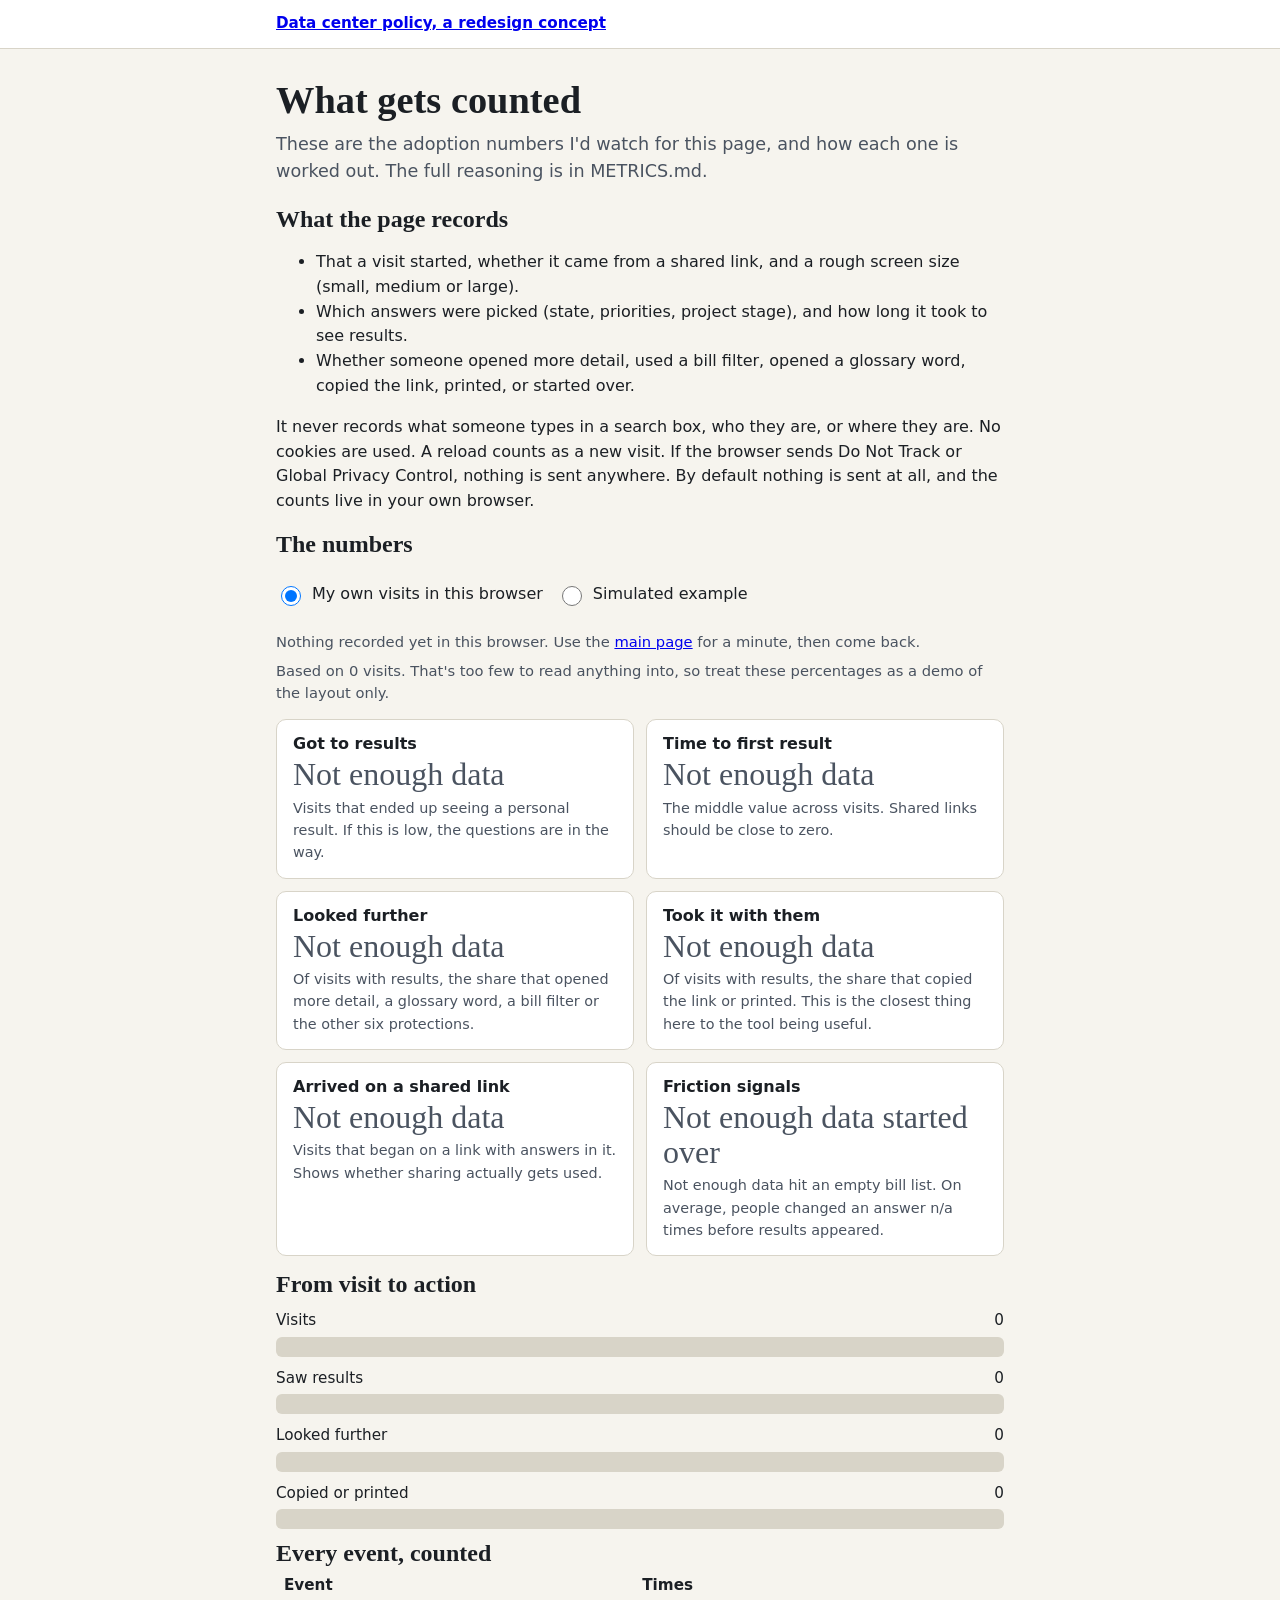
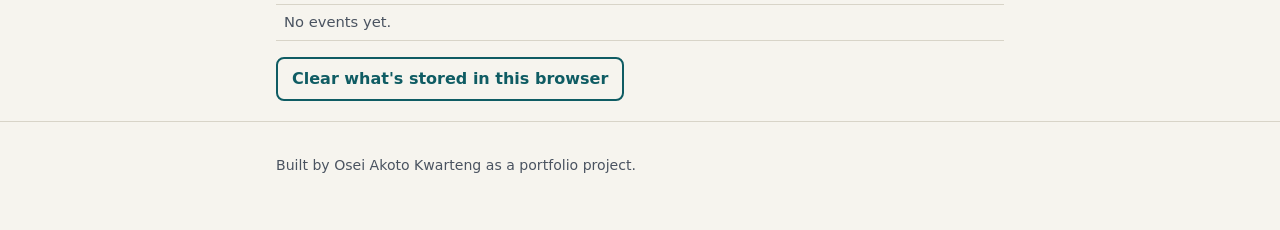
==== prototype/metrics.html @ 266bfd7e "Add the policy tool redesign: notes, audit, test plan, prototype and metrics note" ====
<!doctype html>
<html lang="en">
<head>
  <meta charset="utf-8">
  <meta name="viewport" content="width=device-width, initial-scale=1">
  <title>What gets counted | Data center policy concept</title>
  <meta name="description" content="The adoption numbers behind the data center policy redesign concept, and what each one means.">
  <link rel="stylesheet" href="styles.css">
  <style>
    .tiles { display: grid; gap: 12px; grid-template-columns: 1fr; margin: 14px 0; }
    @media (min-width: 640px) { .tiles { grid-template-columns: 1fr 1fr; } }
    .tile { background: var(--card); border: 1px solid var(--line); border-radius: var(--radius); padding: 14px 16px; }
    .tile .big { font-family: var(--serif); font-size: 2rem; line-height: 1.1; margin: 0; }
    .tile h3 { margin: 0 0 4px; font-size: 1rem; font-family: var(--font); }
    .tile p { margin: 4px 0 0; color: var(--muted); font-size: 0.9rem; }
    .funnel { list-style: none; padding: 0; margin: 10px 0; display: grid; gap: 10px; }
    .funnel .row { display: grid; gap: 4px; }
    .funnel .track { background: var(--line); border-radius: 6px; height: 20px; overflow: hidden; }
    .funnel .fill { background: var(--accent); height: 100%; }
    .funnel .label { display: flex; justify-content: space-between; gap: 8px; font-size: 0.95rem; }
    table { border-collapse: collapse; width: 100%; font-size: 0.95rem; }
    th, td { text-align: left; padding: 6px 8px; border-bottom: 1px solid var(--line); }
    td.n { text-align: right; font-variant-numeric: tabular-nums; }
    .sim { background: var(--part-bg); color: var(--part-ink); border-radius: var(--radius); padding: 10px 14px; margin: 12px 0; }
    .mode { display: flex; flex-wrap: wrap; gap: 14px; margin: 14px 0; }
    .mode label { display: flex; gap: 8px; align-items: center; min-height: 44px; }
    .mode input { width: 20px; height: 20px; }
  </style>
</head>
<body>
  <a class="skip" href="#main">Skip to the numbers</a>
  <header class="site-header"><div class="wrap"><p class="brand"><a href="index.html">Data center policy, a redesign concept</a></p></div></header>

  <main id="main" class="wrap">
    <h1>What gets counted</h1>
    <p class="lead">These are the adoption numbers I'd watch for this page, and how each one is worked out. The full reasoning is in METRICS.md.</p>

    <h2>What the page records</h2>
    <ul>
      <li>That a visit started, whether it came from a shared link, and a rough screen size (small, medium or large).</li>
      <li>Which answers were picked (state, priorities, project stage), and how long it took to see results.</li>
      <li>Whether someone opened more detail, used a bill filter, opened a glossary word, copied the link, printed, or started over.</li>
    </ul>
    <p>It never records what someone types in a search box, who they are, or where they are. No cookies are used. A reload counts as a new visit. If the browser sends Do Not Track or Global Privacy Control, nothing is sent anywhere. By default nothing is sent at all, and the counts live in your own browser.</p>

    <h2>The numbers</h2>
    <fieldset class="mode">
      <legend class="sr-only">Which events to show</legend>
      <label><input type="radio" name="mode" value="real" checked> My own visits in this browser</label>
      <label><input type="radio" name="mode" value="sim"> Simulated example</label>
    </fieldset>
    <div id="sim-note" class="sim" hidden><strong>Made up numbers.</strong> This is 120 simulated visits generated by a small script, only to show what the page looks like with data in it. They are not real visitors, and they say nothing about how the design performs.</div>
    <p id="empty-note" class="hint" hidden>Nothing recorded yet in this browser. Use the <a href="index.html">main page</a> for a minute, then come back.</p>

    <p id="n-note" class="hint" role="status"></p>
    <div id="tiles" class="tiles"></div>

    <h2>From visit to action</h2>
    <ol id="funnel" class="funnel"></ol>

    <h2>Every event, counted</h2>
    <table>
      <thead><tr><th scope="col">Event</th><th scope="col" class="n">Times</th></tr></thead>
      <tbody id="events"></tbody>
    </table>

    <p><button type="button" id="clear" class="btn ghost">Clear what's stored in this browser</button></p>
    <p id="clear-status" class="hint" role="status"></p>
  </main>

  <footer class="site-footer"><div class="wrap"><p>Built by Osei Akoto Kwarteng as a portfolio project.</p></div></footer>

  <script src="metrics.js"></script>
  <script>
    (function () {
      var $ = function (id) { return document.getElementById(id); };
      var pct = function (x) { return x === null ? "Not enough data" : Math.round(x * 100) + "%"; };
      var simEvents = NavMetrics.simulate(120, 2026);

      function realEvents() {
        try { return JSON.parse(localStorage.getItem("nav_events_v1") || "[]"); } catch (e) { return []; }
      }

      function tile(title, value, text) {
        return '<div class="tile"><h3>' + title + '</h3><p class="big">' + value + "</p><p>" + text + "</p></div>";
      }

      function render() {
        var sim = document.querySelector('input[name="mode"]:checked').value === "sim";
        var events = sim ? simEvents : realEvents();
        var m = NavMetrics.summarize(events);
        $("sim-note").hidden = !sim;
        $("empty-note").hidden = sim || m.sessions > 0;

        $("n-note").textContent = "Based on " + m.sessions + (m.sessions === 1 ? " visit." : " visits.") +
          (m.sessions < 30 ? " That's too few to read anything into, so treat these percentages as a demo of the layout only." : "");

        var secs = m.medianSecondsToResults;
        $("tiles").innerHTML =
          tile("Got to results", pct(m.activationRate), "Visits that ended up seeing a personal result. If this is low, the questions are in the way.") +
          tile("Time to first result", secs === null ? "Not enough data" : Math.round(secs) + " seconds", "The middle value across visits. Shared links should be close to zero.") +
          tile("Looked further", pct(m.depthRate), "Of visits with results, the share that opened more detail, a glossary word, a bill filter or the other six protections.") +
          tile("Took it with them", pct(m.actionRate), "Of visits with results, the share that copied the link or printed. This is the closest thing here to the tool being useful.") +
          tile("Arrived on a shared link", pct(m.sharedArrivalRate), "Visits that began on a link with answers in it. Shows whether sharing actually gets used.") +
          tile("Friction signals", pct(m.resetRate) + " started over", pct(m.emptyBillsRate) + " hit an empty bill list. On average, people changed an answer " +
            (m.avgChangesBeforeResults === null ? "n/a" : m.avgChangesBeforeResults.toFixed(1)) + " times before results appeared.");

        var steps = [
          ["Visits", m.sessions],
          ["Saw results", m.activated],
          ["Looked further", m.deep],
          ["Copied or printed", m.acted]
        ];
        $("funnel").innerHTML = steps.map(function (s, i) {
          var share = m.sessions ? s[1] / m.sessions : 0;
          var prev = i && steps[i - 1][1] ? Math.round(s[1] / steps[i - 1][1] * 100) + "% of the step before" : "";
          return '<li class="row"><div class="label"><span>' + s[0] + "</span><span>" + s[1] + (prev ? " (" + prev + ")" : "") +
            '</span></div><div class="track" aria-hidden="true"><div class="fill" style="width:' + (share * 100) + '%"></div></div></li>';
        }).join("");

        var names = Object.keys(m.eventCounts).sort(function (a, b) { return m.eventCounts[b] - m.eventCounts[a]; });
        $("events").innerHTML = names.length
          ? names.map(function (n) { return "<tr><td>" + n + '</td><td class="n">' + m.eventCounts[n] + "</td></tr>"; }).join("")
          : '<tr><td colspan="2" class="hint">No events yet.</td></tr>';
      }

      document.querySelectorAll('input[name="mode"]').forEach(function (r) { r.addEventListener("change", render); });
      $("clear").addEventListener("click", function () {
        if (!confirm("Clear the events stored in this browser?")) return;
        try { localStorage.removeItem("nav_events_v1"); } catch (e) {}
        $("clear-status").textContent = "Cleared.";
        render();
      });
      render();
    })();
  </script>
</body>
</html>
---- prototype/styles.css ----
:root {
  --bg: #f6f4ee;
  --card: #ffffff;
  --ink: #1b1f24;
  --muted: #4a5360;
  --line: #d8d4c8;
  --accent: #0f5c63;
  --accent-ink: #ffffff;
  --focus: #b45309;

  --in-bg: #e3f2e8;   --in-ink: #14532d;
  --part-bg: #fdf0d5; --part-ink: #6b4200;
  --none-bg: #fbe6e2; --none-ink: #7f1d1d;

  --bar-op: #0f5c63;
  --bar-ap: #c28a2b;
  --bar-pr: #6b5b95;

  --radius: 10px;
  --font: system-ui, -apple-system, "Segoe UI", Roboto, sans-serif;
  --serif: Georgia, "Times New Roman", serif;
}

@media (prefers-color-scheme: dark) {
  :root:not([data-theme="light"]) {
    --bg: #14171a; --card: #1d2125; --ink: #eef0f2; --muted: #b3bac3; --line: #343a41;
    --accent: #5fc2c9; --accent-ink: #0b1d1f; --focus: #f59e0b;
    --in-bg: #16301f; --in-ink: #a7e3bd;
    --part-bg: #3a2c0e; --part-ink: #f3d58c;
    --none-bg: #3d1a17; --none-ink: #f5b5ae;
    --bar-op: #5fc2c9; --bar-ap: #e0b254; --bar-pr: #a99bd6;
  }
}

* { box-sizing: border-box; }
html { -webkit-text-size-adjust: 100%; }
body {
  margin: 0; background: var(--bg); color: var(--ink);
  font-family: var(--font); font-size: 1rem; line-height: 1.55;
}
.wrap { max-width: 760px; margin: 0 auto; padding: 0 16px; }
h1, h2, h3 { font-family: var(--serif); line-height: 1.2; font-weight: 600; }
h1 { font-size: clamp(1.7rem, 5vw, 2.4rem); margin: 28px 0 8px; }
h2 { font-size: 1.5rem; margin: 0; }
h3 { font-size: 1.2rem; margin: 32px 0 10px; }
.lead { font-size: 1.1rem; color: var(--muted); margin: 0 0 20px; }
.hint { color: var(--muted); font-size: 0.92rem; margin: 6px 0; }
.opt { color: var(--muted); font-weight: 400; }

.sr-only { position: absolute; width: 1px; height: 1px; overflow: hidden; clip: rect(0 0 0 0); white-space: nowrap; }
.skip { position: absolute; left: -999px; top: 8px; background: var(--accent); color: var(--accent-ink); padding: 8px 12px; border-radius: 6px; z-index: 10; }
.skip:focus { left: 8px; }

:focus-visible { outline: 3px solid var(--focus); outline-offset: 2px; }

.site-header { border-bottom: 1px solid var(--line); background: var(--card); }
.brand { margin: 0; padding: 12px 0; font-weight: 600; font-size: 0.95rem; }

.notice { background: var(--part-bg); color: var(--part-ink); border-bottom: 1px solid var(--line); }
.notice p { margin: 0; padding: 10px 0; font-size: 0.92rem; }

.card { background: var(--card); border: 1px solid var(--line); border-radius: var(--radius); padding: 16px; }
.form { display: grid; gap: 22px; }
fieldset { border: 0; padding: 0; margin: 0; min-width: 0; }
legend { font-weight: 600; font-size: 1.05rem; padding: 0; margin-bottom: 8px; }

.choices { display: grid; gap: 10px; }
.choices.two { grid-template-columns: 1fr 1fr; }
.choice { position: relative; }
.choice input { position: absolute; opacity: 0; inset: 0; width: 100%; height: 100%; margin: 0; cursor: pointer; }
.choice label {
  display: flex; gap: 10px; align-items: flex-start; padding: 12px 14px; min-height: 48px;
  border: 2px solid var(--line); border-radius: var(--radius); background: var(--card); cursor: pointer;
}
.choice label::before {
  content: ""; flex: 0 0 20px; height: 20px; margin-top: 2px; border: 2px solid var(--muted); border-radius: 50%;
}
.choices.multi .choice label::before { border-radius: 5px; }
.choice input:checked + label { border-color: var(--accent); background: color-mix(in srgb, var(--accent) 10%, var(--card)); }
.choice input:checked + label::before { background: var(--accent); border-color: var(--accent); box-shadow: inset 0 0 0 3px var(--card); }
.choice input:focus-visible + label { outline: 3px solid var(--focus); outline-offset: 2px; }
.choice input:disabled + label { opacity: 0.55; cursor: not-allowed; }
.rank { margin-left: auto; font-size: 0.8rem; font-weight: 600; color: var(--accent); white-space: nowrap; }

select, input[type="search"] {
  width: 100%; font: inherit; color: var(--ink); background: var(--card);
  border: 2px solid var(--line); border-radius: 8px; padding: 10px 12px; min-height: 44px;
}

.results { padding-top: 28px; padding-bottom: 40px; outline: none; }
.results-top { display: flex; flex-wrap: wrap; gap: 12px; align-items: center; justify-content: space-between; }
.actions { display: flex; flex-wrap: wrap; gap: 8px; }
.btn {
  font: inherit; font-weight: 600; min-height: 44px; padding: 8px 14px; border-radius: 8px;
  border: 2px solid var(--accent); background: var(--accent); color: var(--accent-ink); cursor: pointer;
}
.btn.ghost, #toggle-all, #print { background: transparent; color: var(--accent); }
.btn:hover { filter: brightness(1.08); }

.summary { font-size: 1.15rem; margin: 14px 0 6px; }
.cards { list-style: none; padding: 0; margin: 0; display: grid; gap: 12px; }
.el { background: var(--card); border: 1px solid var(--line); border-left: 6px solid var(--accent); border-radius: var(--radius); padding: 14px 16px; }
.el.compact { border-left-width: 1px; }
.el-head { display: flex; flex-wrap: wrap; gap: 8px; align-items: center; margin-bottom: 4px; }
.el-name { font-family: var(--serif); font-size: 1.15rem; font-weight: 600; margin: 0; }
.num { display: inline-grid; place-items: center; width: 26px; height: 26px; border-radius: 50%; background: var(--ink); color: var(--bg); font-size: 0.8rem; font-weight: 700; }
.line { margin: 4px 0; }
.why { margin: 4px 0 0; font-size: 0.92rem; color: var(--muted); }
.el details { margin-top: 8px; }
.el summary { cursor: pointer; font-weight: 600; color: var(--accent); min-height: 32px; }

.chip { display: inline-flex; gap: 6px; align-items: center; font-size: 0.82rem; font-weight: 700; padding: 3px 10px; border-radius: 999px; }
.chip.in { background: var(--in-bg); color: var(--in-ink); }
.chip.partial { background: var(--part-bg); color: var(--part-ink); }
.chip.none { background: var(--none-bg); color: var(--none-ink); }
.phase { font-size: 0.8rem; color: var(--muted); border: 1px solid var(--line); border-radius: 999px; padding: 2px 10px; }

.toggle-row { margin: 16px 0 8px; }
.phase-group h4 { margin: 20px 0 8px; font-size: 1rem; color: var(--muted); text-transform: uppercase; letter-spacing: 0.04em; }
.phase-group ul { list-style: none; padding: 0; margin: 0; display: grid; gap: 10px; }

.how { margin: 14px 0; background: var(--card); border: 1px solid var(--line); border-radius: var(--radius); padding: 10px 14px; }
.how summary { cursor: pointer; font-weight: 600; }

.bar { display: flex; height: 22px; border-radius: 6px; overflow: hidden; border: 1px solid var(--line); }
.bar span { display: block; height: 100%; }
.bar .op { background: var(--bar-op); } .bar .ap { background: var(--bar-ap); } .bar .pr { background: var(--bar-pr); }
.legend { list-style: none; padding: 0; margin: 10px 0 0; display: grid; gap: 4px; }
.legend li { display: flex; gap: 8px; align-items: center; }
.swatch { width: 14px; height: 14px; border-radius: 3px; flex: none; }
.legend .n { margin-left: auto; font-variant-numeric: tabular-nums; }

.filters { display: grid; gap: 12px; grid-template-columns: 1fr; margin: 10px 0; }
.filters label { display: block; font-weight: 600; font-size: 0.92rem; margin-bottom: 4px; }
.filters .check { display: flex; gap: 8px; align-items: center; }
.filters .check input { width: 22px; height: 22px; }
.filters .check label { margin: 0; font-weight: 400; }
.bills { list-style: none; padding: 0; margin: 0; display: grid; gap: 10px; }
.bill { background: var(--card); border: 1px solid var(--line); border-radius: var(--radius); padding: 12px 14px; }
.bill-head { display: flex; flex-wrap: wrap; gap: 8px; align-items: baseline; }
.bill-id { font-weight: 700; }
.status { font-size: 0.8rem; font-weight: 700; padding: 2px 9px; border-radius: 999px; border: 1px solid var(--line); }
.status.Passed { background: var(--in-bg); color: var(--in-ink); }
.status.Failed { background: var(--none-bg); color: var(--none-ink); }
.status.Engrossed, .status.Introduced { background: var(--part-bg); color: var(--part-ink); }
.tags { display: flex; flex-wrap: wrap; gap: 6px; margin-top: 6px; padding: 0; list-style: none; }
.tags li { font-size: 0.78rem; border: 1px solid var(--line); border-radius: 6px; padding: 1px 8px; color: var(--muted); }
.tags li.hit { border-color: var(--accent); color: var(--accent); font-weight: 600; }
.flag { font-size: 0.82rem; color: var(--part-ink); background: var(--part-bg); display: inline-block; padding: 2px 8px; border-radius: 6px; margin-top: 6px; }

.term { font: inherit; color: inherit; background: none; border: 0; padding: 0; border-bottom: 2px dotted var(--accent); cursor: pointer; }
.term-def { display: block; margin: 6px 0; padding: 8px 10px; background: var(--bg); border-left: 3px solid var(--accent); font-size: 0.92rem; }
.glossary { margin: 12px 0 0; display: grid; gap: 10px; }
.glossary dt { font-weight: 700; }
.glossary dd { margin: 0; color: var(--muted); }

.site-footer { border-top: 1px solid var(--line); color: var(--muted); font-size: 0.88rem; padding: 18px 0 40px; margin-top: 20px; }

@media (min-width: 640px) {
  .choices:not(.two) { grid-template-columns: 1fr 1fr; }
  .filters { grid-template-columns: 2fr 1fr 1fr; }
  .filters .check { grid-column: 1 / -1; }
}

@media (prefers-reduced-motion: reduce) { * { scroll-behavior: auto !important; transition: none !important; } }

@media print {
  body { background: #fff; color: #000; font-size: 11pt; }
  .skip, .site-header, #answers, .actions, .toggle-row, .filters, #copy-status, #gloss-search, .how { display: none !important; }
  #all-nine { display: block !important; }
  .el, .bill { break-inside: avoid; box-shadow: none; }
  a { color: inherit; }
}
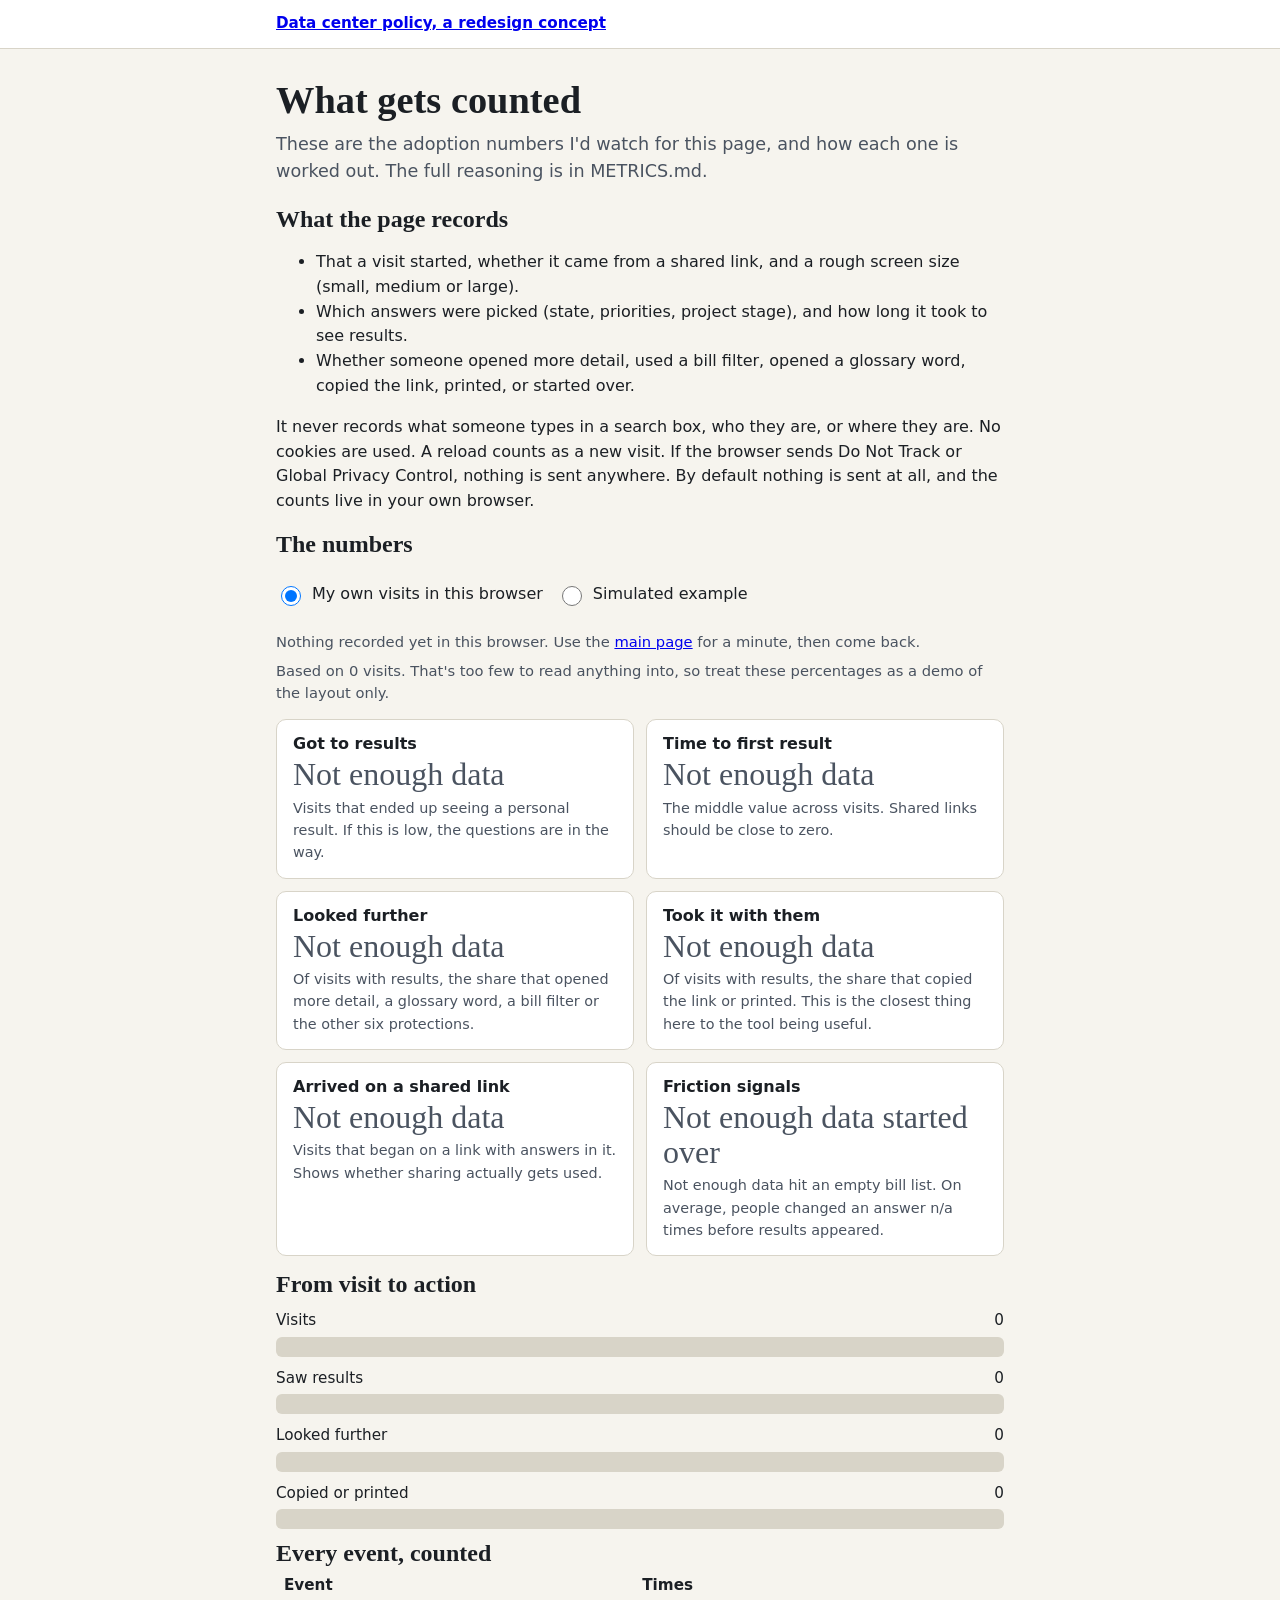
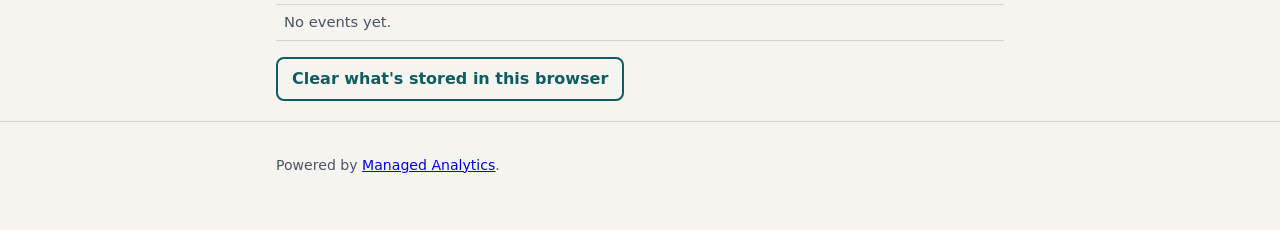
==== commit e3c4d9af: "Footer now says powered by Managed Analytics" ====
--- a/prototype/metrics.html
+++ b/prototype/metrics.html
@@ -68,7 +68,7 @@
     <p id="clear-status" class="hint" role="status"></p>
   </main>
 
-  <footer class="site-footer"><div class="wrap"><p>Built by Osei Akoto Kwarteng as a portfolio project.</p></div></footer>
+  <footer class="site-footer"><div class="wrap"><p>Powered by <a href="https://managedanalytics.co" target="_blank" rel="noopener">Managed Analytics</a>.</p></div></footer>
 
   <script src="metrics.js"></script>
   <script>
